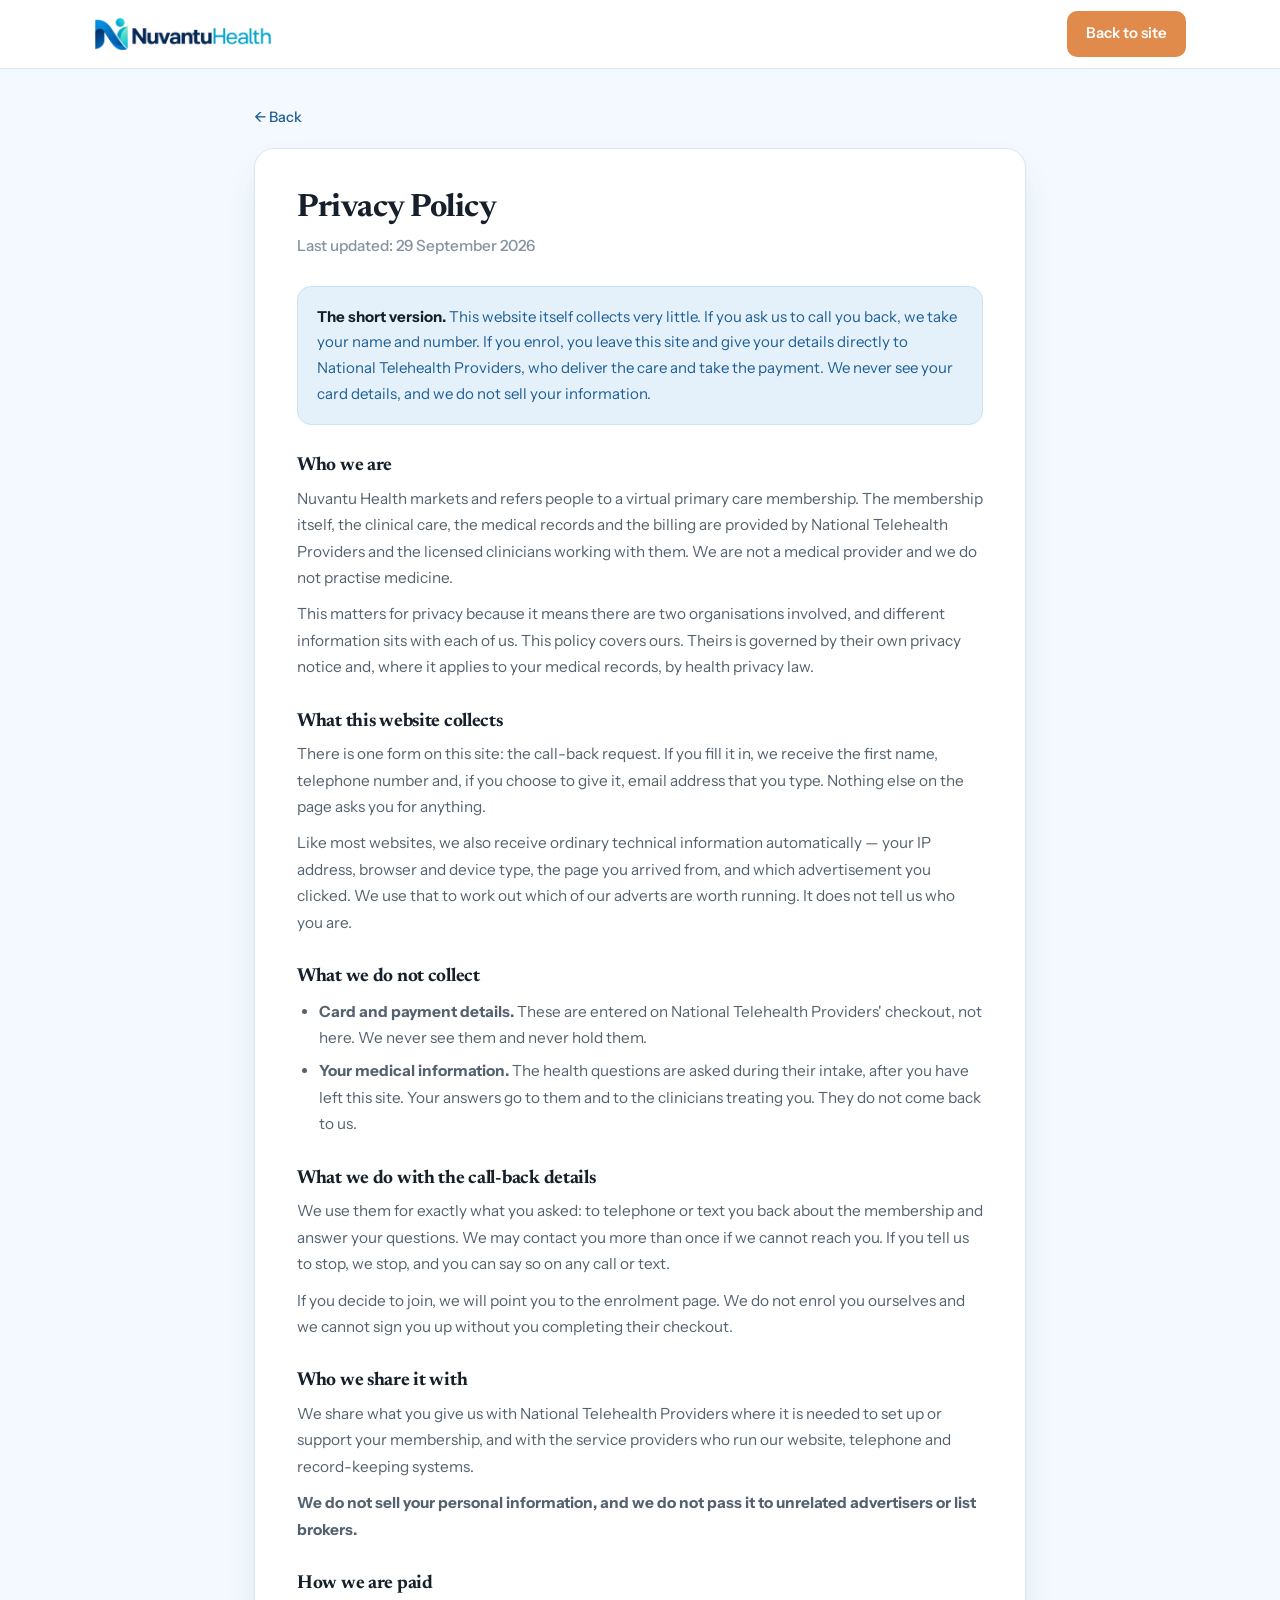
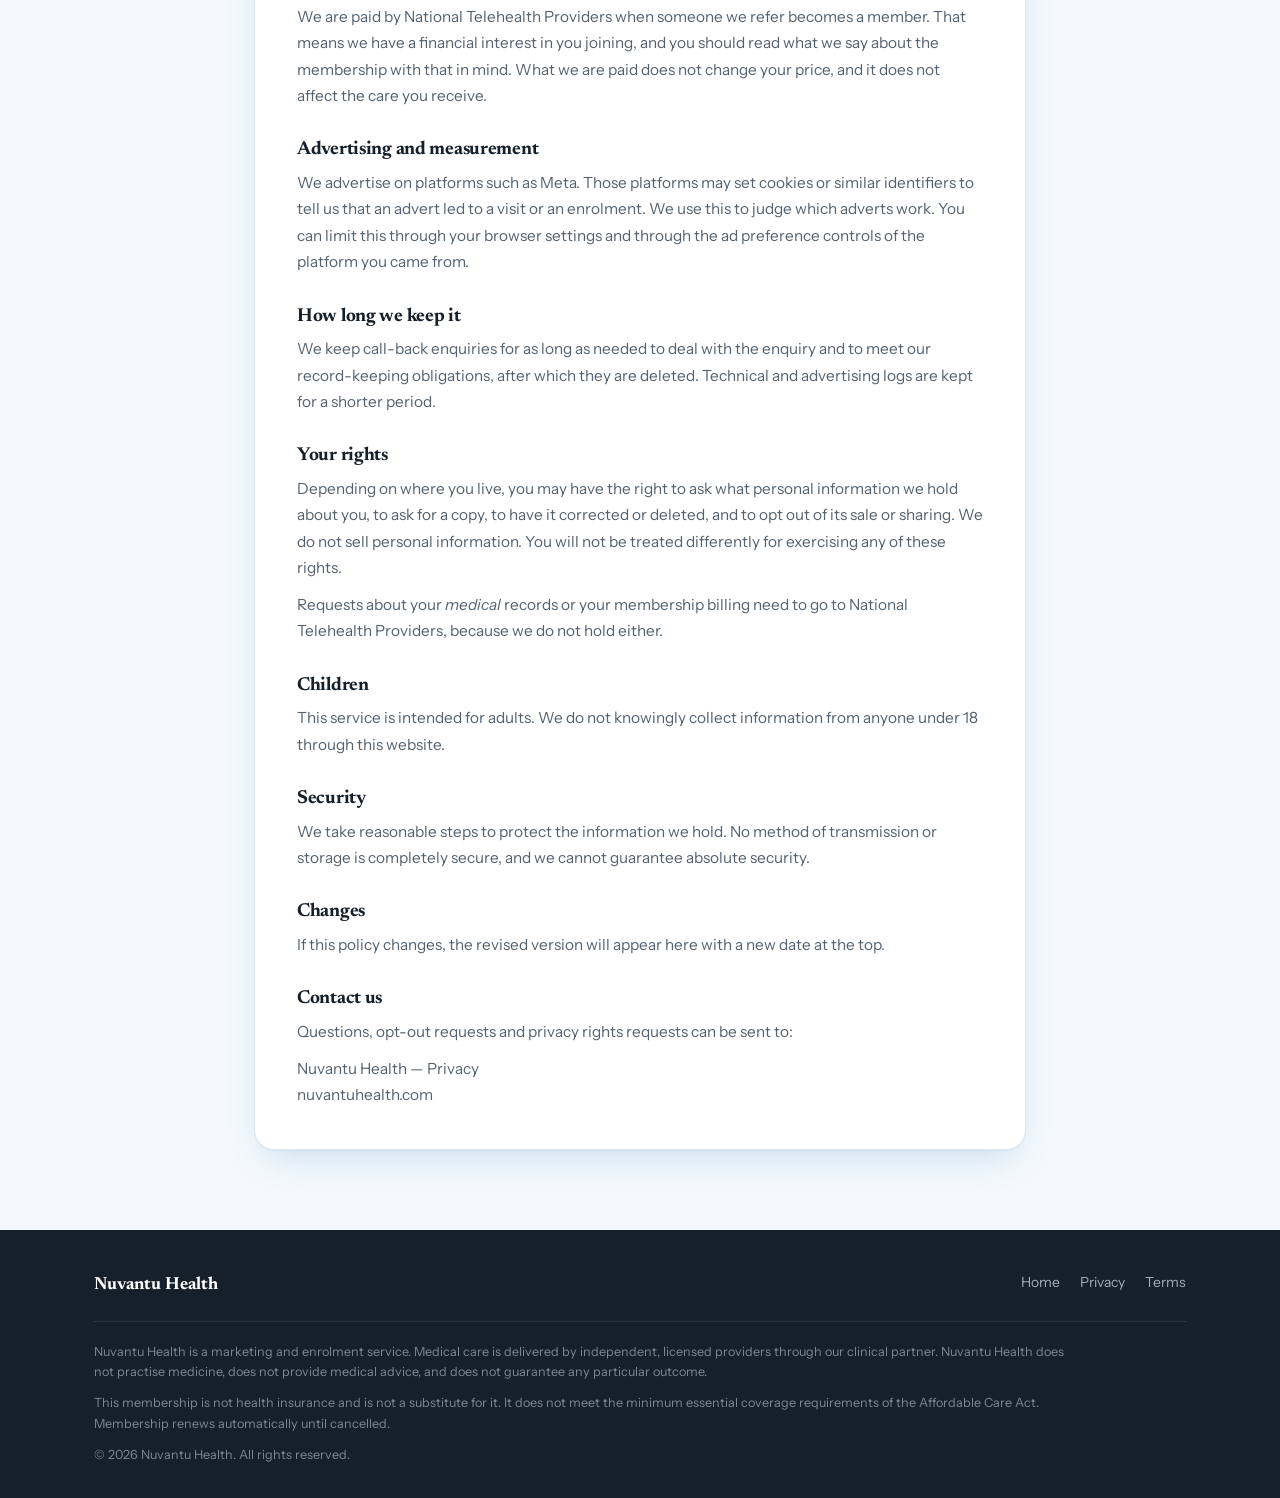
==== privacy.html @ 6c930cf7 "Privacy and Terms written for this business, not copied Written fresh rather than find-and-replaced " ====
<!doctype html>
<html lang="en">
<head>
<meta charset="utf-8">
<meta name="viewport" content="width=device-width, initial-scale=1">
<title>Privacy Policy — Nuvantu Health</title>
<meta name="description" content="How Nuvantu Health handles your information: what this website collects, what happens when you enrol, and who your details are shared with.">
<meta name="robots" content="noindex,follow">
<link rel="preconnect" href="https://fonts.googleapis.com">
<link rel="preconnect" href="https://fonts.gstatic.com" crossorigin>
<link href="https://fonts.googleapis.com/css2?family=Instrument+Sans:wght@400;500;600;700&family=Newsreader:opsz,wght@6..72,500;600;700&display=swap" rel="stylesheet">
<link rel="stylesheet" href="legal.css">
</head>
<body>

<header class="hdr">
  <div class="hdr-in">
    <a href="./" aria-label="Nuvantu Health home"><img src="img/logo.png" alt="Nuvantu Health" width="760" height="145" class="brand-logo"></a>
    <a href="./" class="hdr-cta">Back to site</a>
  </div>
</header>

<div class="doc">
  <a href="./" class="back">&larr; Back</a>
  <div class="doc-card">

    <h1>Privacy Policy</h1>
    <p class="upd">Last updated: 29 September 2026</p>

    <div class="box">
      <b>The short version.</b> This website itself collects very little. If you ask us to call you
      back, we take your name and number. If you enrol, you leave this site and give your details
      directly to National Telehealth Providers, who deliver the care and take the payment. We never
      see your card details, and we do not sell your information.
    </div>

    <h2>Who we are</h2>
    <p>Nuvantu Health markets and refers people to a virtual primary care membership. The membership
       itself, the clinical care, the medical records and the billing are provided by National
       Telehealth Providers and the licensed clinicians working with them. We are not a medical
       provider and we do not practise medicine.</p>
    <p>This matters for privacy because it means there are two organisations involved, and different
       information sits with each of us. This policy covers ours. Theirs is governed by their own
       privacy notice and, where it applies to your medical records, by health privacy law.</p>

    <h2>What this website collects</h2>
    <p>There is one form on this site: the call-back request. If you fill it in, we receive the first
       name, telephone number and, if you choose to give it, email address that you type. Nothing
       else on the page asks you for anything.</p>
    <p>Like most websites, we also receive ordinary technical information automatically — your IP
       address, browser and device type, the page you arrived from, and which advertisement you
       clicked. We use that to work out which of our adverts are worth running. It does not tell us
       who you are.</p>

    <h2>What we do not collect</h2>
    <ul>
      <li><b>Card and payment details.</b> These are entered on National Telehealth Providers'
          checkout, not here. We never see them and never hold them.</li>
      <li><b>Your medical information.</b> The health questions are asked during their intake, after
          you have left this site. Your answers go to them and to the clinicians treating you. They
          do not come back to us.</li>
    </ul>

    <h2>What we do with the call-back details</h2>
    <p>We use them for exactly what you asked: to telephone or text you back about the membership and
       answer your questions. We may contact you more than once if we cannot reach you. If you tell
       us to stop, we stop, and you can say so on any call or text.</p>
    <p>If you decide to join, we will point you to the enrolment page. We do not enrol you ourselves
       and we cannot sign you up without you completing their checkout.</p>

    <h2>Who we share it with</h2>
    <p>We share what you give us with National Telehealth Providers where it is needed to set up or
       support your membership, and with the service providers who run our website, telephone and
       record-keeping systems.</p>
    <p><b>We do not sell your personal information, and we do not pass it to unrelated advertisers or
       list brokers.</b></p>

    <h2>How we are paid</h2>
    <p>We are paid by National Telehealth Providers when someone we refer becomes a member. That means
       we have a financial interest in you joining, and you should read what we say about the
       membership with that in mind. What we are paid does not change your price, and it does not
       affect the care you receive.</p>

    <h2>Advertising and measurement</h2>
    <p>We advertise on platforms such as Meta. Those platforms may set cookies or similar identifiers
       to tell us that an advert led to a visit or an enrolment. We use this to judge which adverts
       work. You can limit this through your browser settings and through the ad preference controls
       of the platform you came from.</p>

    <h2>How long we keep it</h2>
    <p>We keep call-back enquiries for as long as needed to deal with the enquiry and to meet our
       record-keeping obligations, after which they are deleted. Technical and advertising logs are
       kept for a shorter period.</p>

    <h2>Your rights</h2>
    <p>Depending on where you live, you may have the right to ask what personal information we hold
       about you, to ask for a copy, to have it corrected or deleted, and to opt out of its sale or
       sharing. We do not sell personal information. You will not be treated differently for
       exercising any of these rights.</p>
    <p>Requests about your <em>medical</em> records or your membership billing need to go to National
       Telehealth Providers, because we do not hold either.</p>

    <h2>Children</h2>
    <p>This service is intended for adults. We do not knowingly collect information from anyone under
       18 through this website.</p>

    <h2>Security</h2>
    <p>We take reasonable steps to protect the information we hold. No method of transmission or
       storage is completely secure, and we cannot guarantee absolute security.</p>

    <h2>Changes</h2>
    <p>If this policy changes, the revised version will appear here with a new date at the top.</p>

    <h2>Contact us</h2>
    <p>Questions, opt-out requests and privacy rights requests can be sent to:</p>
    <p class="mono">
      Nuvantu Health — Privacy<br>
      nuvantuhealth.com
    </p>

  </div>
</div>

<footer>
  <div class="f-in">
    <div class="f-top">
      <span class="f-brand">Nuvantu Health</span>
      <nav class="f-links">
        <a href="./">Home</a><a href="privacy.html">Privacy</a><a href="terms.html">Terms</a>
      </nav>
    </div>
    <p class="f-disc">Nuvantu Health is a marketing and enrolment service. Medical care is delivered by
       independent, licensed providers through our clinical partner. Nuvantu Health does not practise
       medicine, does not provide medical advice, and does not guarantee any particular outcome.</p>
    <p class="f-disc">This membership is not health insurance and is not a substitute for it. It does
       not meet the minimum essential coverage requirements of the Affordable Care Act. Membership
       renews automatically until cancelled.</p>
    <p class="f-disc">&copy; 2026 Nuvantu Health. All rights reserved.</p>
  </div>
</footer>

</body>
</html>
---- legal.css ----
/* Legal pages for Nuvantu Health.

   Deliberately shares the landing page's palette and typefaces rather than
   reusing the stylesheet from the legal/pest sites. Someone who clicks
   "Privacy" from a checkout and lands on a page that looks like a different
   company hesitates, and hesitation at that point costs a signup. It should
   feel like the same business, because it is. */
:root{
  --ink:#16202B; --body:#54626F; --muted:#8593A1;
  --line:#DCE7F1; --bg:#ffffff;
  --sky:#F3F9FE; --cream:#FDF7F1;
  --blue:#2E7FB8; --blue-d:#1E5F96; --blue-l:#E4F1FB;
  --warm:#E08A4C; --warm-d:#C26F33;
  --shadow:0 1px 2px rgba(22,32,43,.04), 0 16px 38px -14px rgba(30,95,150,.22);
}
*{box-sizing:border-box;margin:0;padding:0}
html{-webkit-text-size-adjust:100%}
body{font-family:'Instrument Sans',system-ui,-apple-system,sans-serif;color:var(--body);
     background:var(--sky);line-height:1.72;-webkit-font-smoothing:antialiased}
h1,h2{font-family:'Newsreader',Georgia,serif;color:var(--ink);line-height:1.2;letter-spacing:-.015em}
a{color:var(--blue-d)}

.hdr{background:rgba(255,255,255,.94);backdrop-filter:blur(10px);
     border-bottom:1px solid var(--line);position:sticky;top:0;z-index:20}
.hdr-in{display:flex;align-items:center;justify-content:space-between;gap:16px;
        height:68px;max-width:1140px;margin:0 auto;padding:0 24px}
.brand-logo{height:34px;width:auto;display:block}
.hdr-cta{background:var(--warm);color:#fff;text-decoration:none;font-weight:600;
         font-size:.93rem;padding:.62rem 1.2rem;border-radius:10px;white-space:nowrap}
.hdr-cta:hover{background:var(--warm-d)}

.doc{max-width:820px;margin:0 auto;padding:34px 24px 60px}
.back{display:inline-block;margin-bottom:18px;font-size:.9rem;text-decoration:none;font-weight:500}
.back:hover{text-decoration:underline}
.doc-card{background:#fff;border:1px solid var(--line);border-radius:20px;
          box-shadow:var(--shadow);padding:40px 42px}
.doc h1{font-size:2rem;margin-bottom:6px}
.upd{color:var(--muted);font-size:.85rem;margin-bottom:26px;font-weight:500}
.doc h2{font-size:1.18rem;margin:30px 0 8px}
.doc p,.doc li{font-size:.96rem}
.doc p+p{margin-top:10px}
.doc ul{padding-left:22px;margin:10px 0}
.doc li{margin-bottom:7px}
.box{background:var(--blue-l);border:1px solid #c9e2f5;border-radius:14px;
     padding:17px 19px;margin:20px 0;font-size:.94rem;color:var(--blue-d)}
.box b{color:var(--ink)}
.mono{font-size:.92rem;line-height:1.75}

footer{background:var(--ink);color:#9FADBB;padding:40px 0 32px;font-size:.87rem;margin-top:20px}
.f-in{max-width:1140px;margin:0 auto;padding:0 24px}
.f-top{display:flex;justify-content:space-between;gap:24px;flex-wrap:wrap;
       padding-bottom:20px;border-bottom:1px solid rgba(255,255,255,.1);margin-bottom:20px}
.f-brand{color:#fff;font-family:'Newsreader',serif;font-weight:700;font-size:1.1rem}
.f-links{display:flex;gap:20px;flex-wrap:wrap}
.f-links a{color:#9FADBB;text-decoration:none}
.f-links a:hover{color:#fff}
.f-disc{font-size:.79rem;line-height:1.65;color:#7C8896;max-width:62rem}
.f-disc+.f-disc{margin-top:10px}

@media(max-width:560px){
  .doc-card{padding:28px 22px;border-radius:16px}
  .doc h1{font-size:1.6rem}
  .brand-logo{height:28px}
}
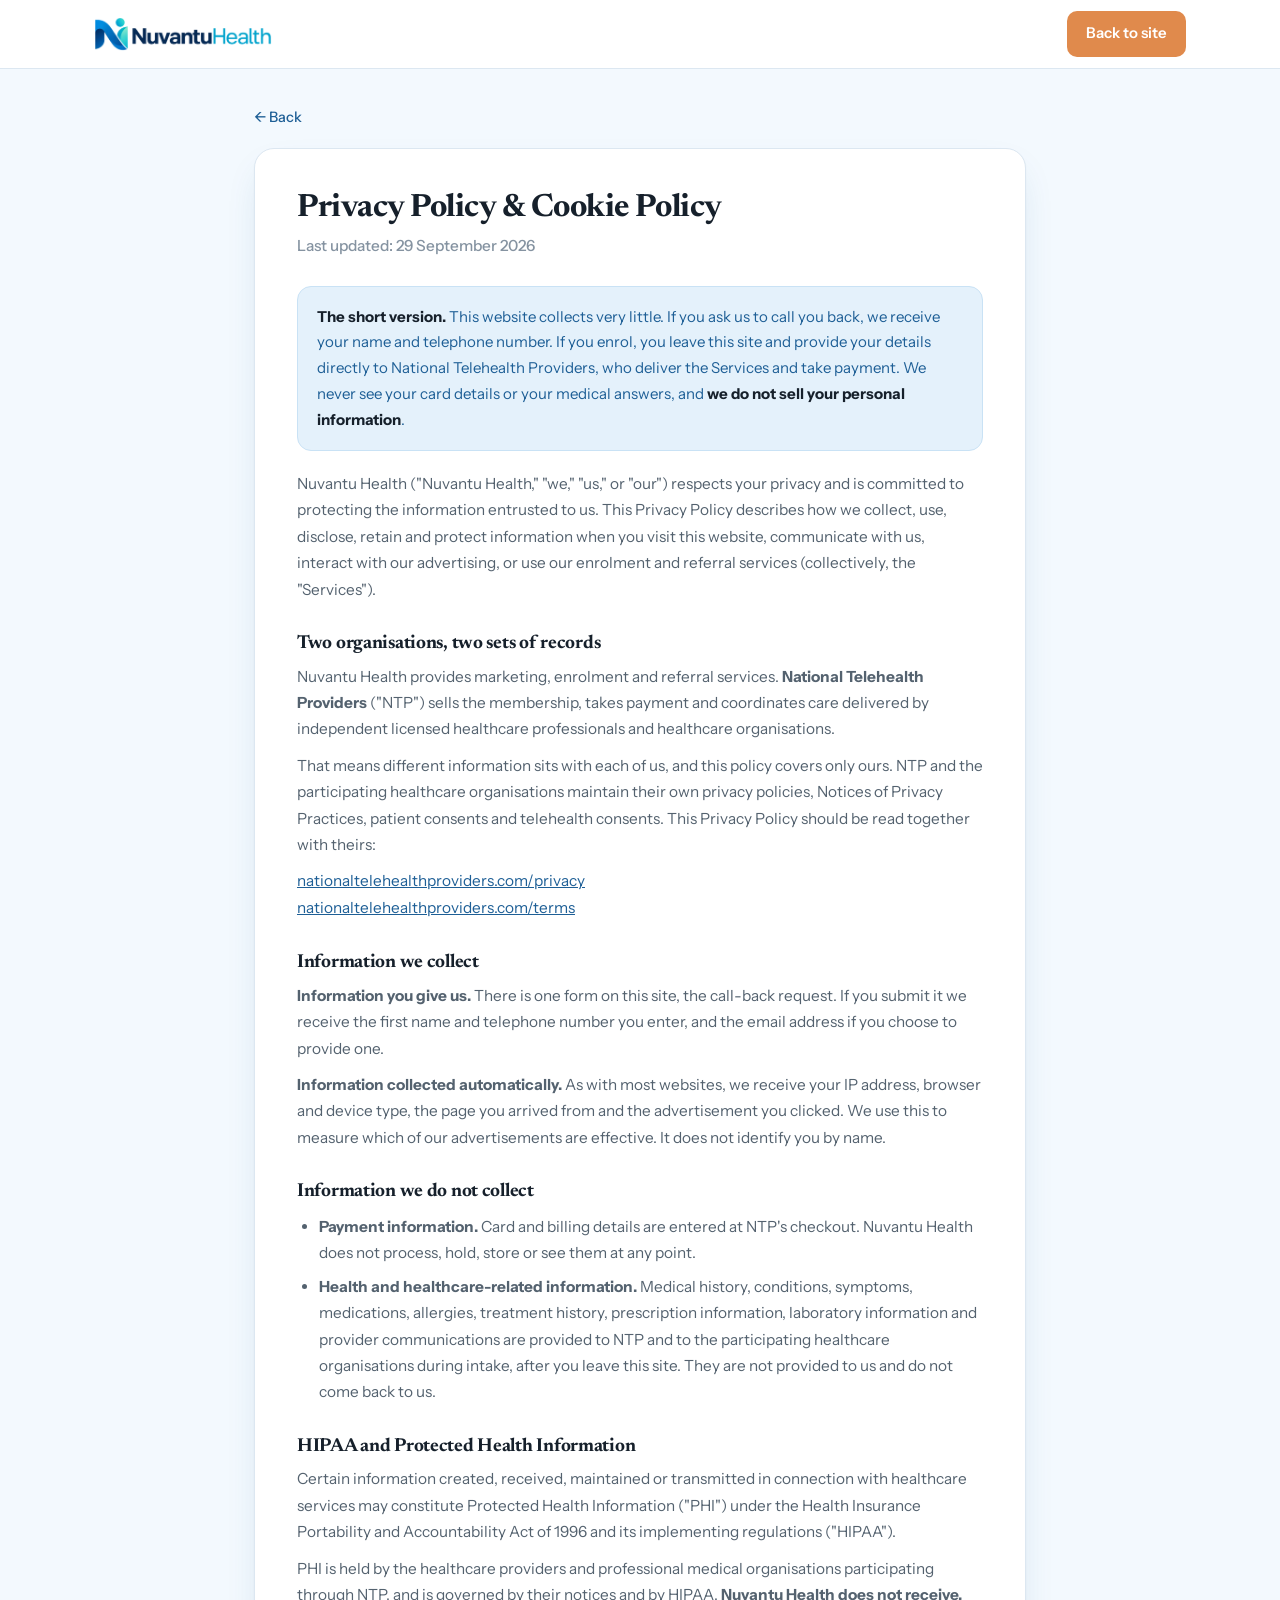
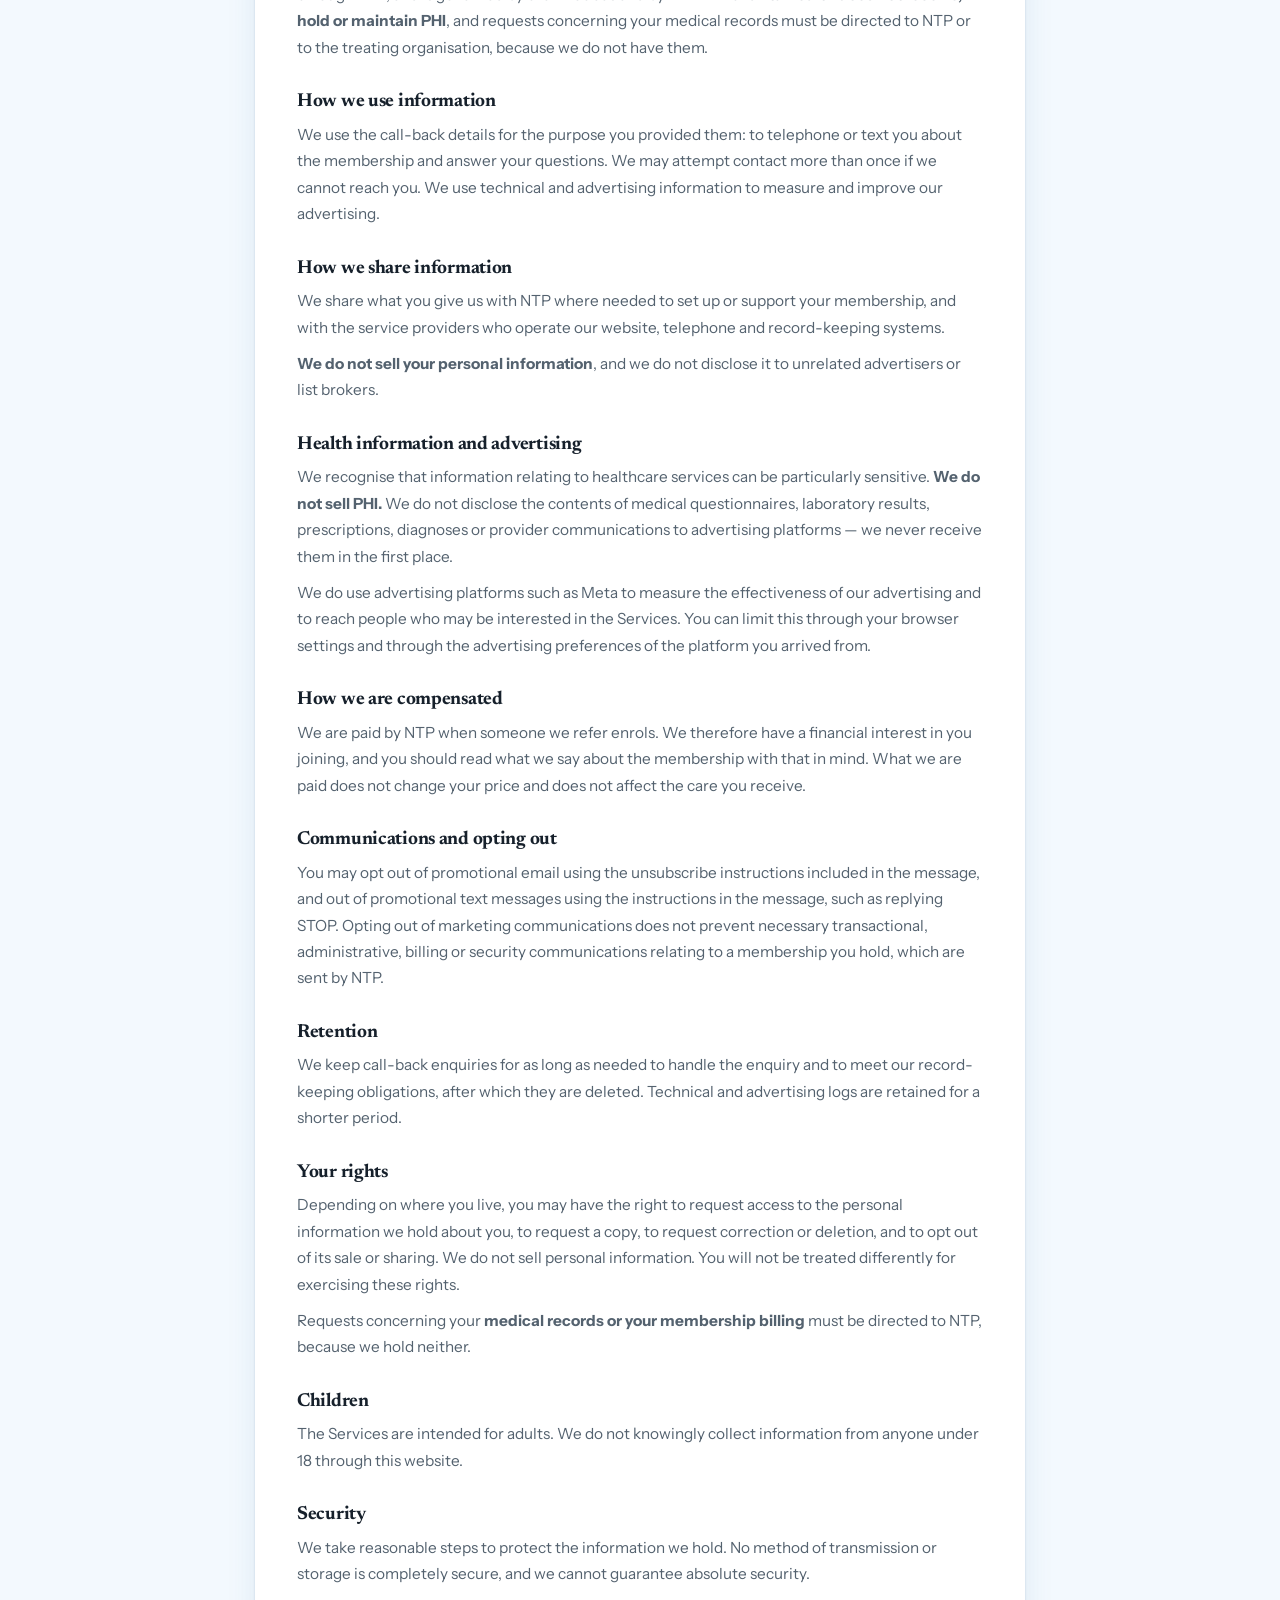
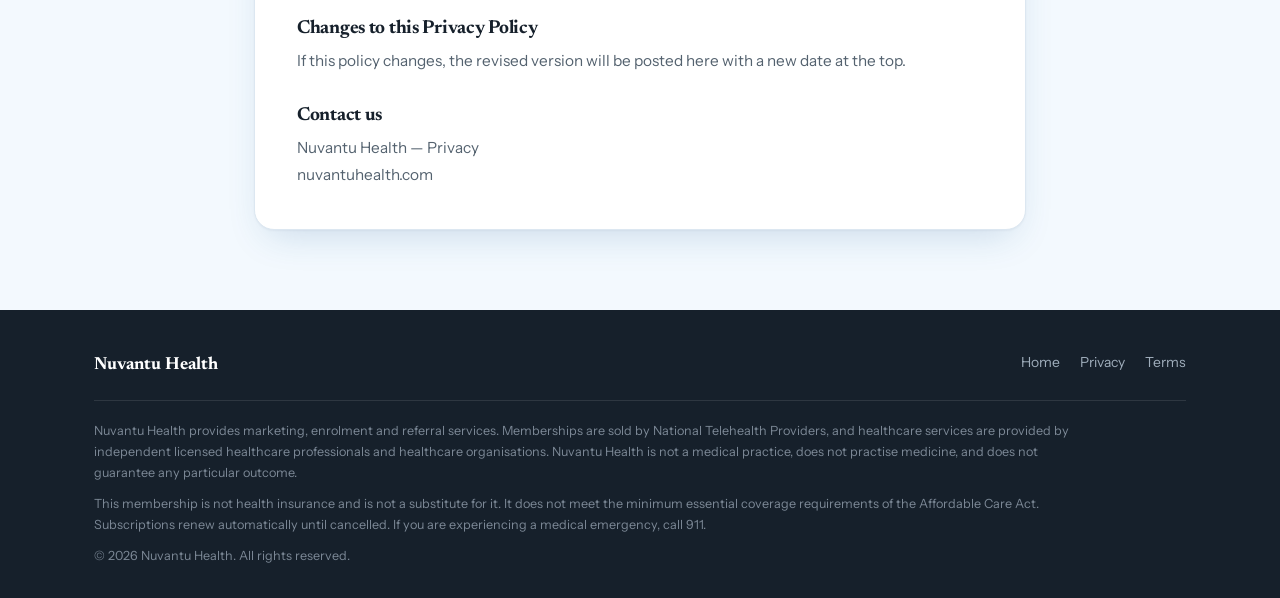
==== commit d7fb4a43: "Align Privacy and Terms with National Telehealth Providers' own documents Client asked for the same " ====
--- a/privacy.html
+++ b/privacy.html
@@ -4,7 +4,7 @@
 <meta charset="utf-8">
 <meta name="viewport" content="width=device-width, initial-scale=1">
 <title>Privacy Policy — Nuvantu Health</title>
-<meta name="description" content="How Nuvantu Health handles your information: what this website collects, what happens when you enrol, and who your details are shared with.">
+<meta name="description" content="How Nuvantu Health collects, uses and shares information, how that differs from National Telehealth Providers, and how HIPAA and PHI apply.">
 <meta name="robots" content="noindex,follow">
 <link rel="preconnect" href="https://fonts.googleapis.com">
 <link rel="preconnect" href="https://fonts.gstatic.com" crossorigin>
@@ -12,6 +12,19 @@
 <link rel="stylesheet" href="legal.css">
 </head>
 <body>
+
+<!--
+  Aligned with National Telehealth Providers' Privacy & Cookie Policy (last
+  updated 7 August 2026) at the client's request. Same defined terms - Services,
+  PHI, HIPAA - and the same position on selling PHI and on health information in
+  advertising, so a reader moving between the two documents is not told two
+  different things.
+
+  Aligned, not copied. NTP's policy is written by the party that receives medical
+  questionnaires, holds clinical records and takes card payments. Nuvantu Health
+  receives a first name and a phone number. Claiming NTP's scope here would be a
+  promise about data this company never touches.
+-->
 
 <header class="hdr">
   <div class="hdr-in">
@@ -24,95 +37,121 @@
   <a href="./" class="back">&larr; Back</a>
   <div class="doc-card">
 
-    <h1>Privacy Policy</h1>
+    <h1>Privacy Policy &amp; Cookie Policy</h1>
     <p class="upd">Last updated: 29 September 2026</p>
 
     <div class="box">
-      <b>The short version.</b> This website itself collects very little. If you ask us to call you
-      back, we take your name and number. If you enrol, you leave this site and give your details
-      directly to National Telehealth Providers, who deliver the care and take the payment. We never
-      see your card details, and we do not sell your information.
+      <b>The short version.</b> This website collects very little. If you ask us to call you back, we
+      receive your name and telephone number. If you enrol, you leave this site and provide your
+      details directly to National Telehealth Providers, who deliver the Services and take payment.
+      We never see your card details or your medical answers, and <b>we do not sell your personal
+      information</b>.
     </div>
 
-    <h2>Who we are</h2>
-    <p>Nuvantu Health markets and refers people to a virtual primary care membership. The membership
-       itself, the clinical care, the medical records and the billing are provided by National
-       Telehealth Providers and the licensed clinicians working with them. We are not a medical
-       provider and we do not practise medicine.</p>
-    <p>This matters for privacy because it means there are two organisations involved, and different
-       information sits with each of us. This policy covers ours. Theirs is governed by their own
-       privacy notice and, where it applies to your medical records, by health privacy law.</p>
+    <p>Nuvantu Health ("Nuvantu Health," "we," "us," or "our") respects your privacy and is committed
+       to protecting the information entrusted to us. This Privacy Policy describes how we collect,
+       use, disclose, retain and protect information when you visit this website, communicate with
+       us, interact with our advertising, or use our enrolment and referral services (collectively,
+       the "Services").</p>
 
-    <h2>What this website collects</h2>
-    <p>There is one form on this site: the call-back request. If you fill it in, we receive the first
-       name, telephone number and, if you choose to give it, email address that you type. Nothing
-       else on the page asks you for anything.</p>
-    <p>Like most websites, we also receive ordinary technical information automatically — your IP
-       address, browser and device type, the page you arrived from, and which advertisement you
-       clicked. We use that to work out which of our adverts are worth running. It does not tell us
-       who you are.</p>
+    <h2>Two organisations, two sets of records</h2>
+    <p>Nuvantu Health provides marketing, enrolment and referral services. <b>National Telehealth
+       Providers</b> ("NTP") sells the membership, takes payment and coordinates care delivered by
+       independent licensed healthcare professionals and healthcare organisations.</p>
+    <p>That means different information sits with each of us, and this policy covers only ours. NTP
+       and the participating healthcare organisations maintain their own privacy policies, Notices of
+       Privacy Practices, patient consents and telehealth consents. This Privacy Policy should be read
+       together with theirs:</p>
+    <p class="mono">
+      <a href="https://nationaltelehealthproviders.com/privacy" rel="noopener" target="_blank">nationaltelehealthproviders.com/privacy</a><br>
+      <a href="https://nationaltelehealthproviders.com/terms" rel="noopener" target="_blank">nationaltelehealthproviders.com/terms</a>
+    </p>
 
-    <h2>What we do not collect</h2>
+    <h2>Information we collect</h2>
+    <p><b>Information you give us.</b> There is one form on this site, the call-back request. If you
+       submit it we receive the first name and telephone number you enter, and the email address if
+       you choose to provide one.</p>
+    <p><b>Information collected automatically.</b> As with most websites, we receive your IP address,
+       browser and device type, the page you arrived from and the advertisement you clicked. We use
+       this to measure which of our advertisements are effective. It does not identify you by name.</p>
+
+    <h2>Information we do not collect</h2>
     <ul>
-      <li><b>Card and payment details.</b> These are entered on National Telehealth Providers'
-          checkout, not here. We never see them and never hold them.</li>
-      <li><b>Your medical information.</b> The health questions are asked during their intake, after
-          you have left this site. Your answers go to them and to the clinicians treating you. They
-          do not come back to us.</li>
+      <li><b>Payment information.</b> Card and billing details are entered at NTP's checkout. Nuvantu
+          Health does not process, hold, store or see them at any point.</li>
+      <li><b>Health and healthcare-related information.</b> Medical history, conditions, symptoms,
+          medications, allergies, treatment history, prescription information, laboratory information
+          and provider communications are provided to NTP and to the participating healthcare
+          organisations during intake, after you leave this site. They are not provided to us and do
+          not come back to us.</li>
     </ul>
 
-    <h2>What we do with the call-back details</h2>
-    <p>We use them for exactly what you asked: to telephone or text you back about the membership and
-       answer your questions. We may contact you more than once if we cannot reach you. If you tell
-       us to stop, we stop, and you can say so on any call or text.</p>
-    <p>If you decide to join, we will point you to the enrolment page. We do not enrol you ourselves
-       and we cannot sign you up without you completing their checkout.</p>
+    <h2>HIPAA and Protected Health Information</h2>
+    <p>Certain information created, received, maintained or transmitted in connection with healthcare
+       services may constitute Protected Health Information ("PHI") under the Health Insurance
+       Portability and Accountability Act of 1996 and its implementing regulations ("HIPAA").</p>
+    <p>PHI is held by the healthcare providers and professional medical organisations participating
+       through NTP, and is governed by their notices and by HIPAA. <b>Nuvantu Health does not receive,
+       hold or maintain PHI</b>, and requests concerning your medical records must be directed to NTP
+       or to the treating organisation, because we do not have them.</p>
 
-    <h2>Who we share it with</h2>
-    <p>We share what you give us with National Telehealth Providers where it is needed to set up or
-       support your membership, and with the service providers who run our website, telephone and
-       record-keeping systems.</p>
-    <p><b>We do not sell your personal information, and we do not pass it to unrelated advertisers or
-       list brokers.</b></p>
+    <h2>How we use information</h2>
+    <p>We use the call-back details for the purpose you provided them: to telephone or text you about
+       the membership and answer your questions. We may attempt contact more than once if we cannot
+       reach you. We use technical and advertising information to measure and improve our advertising.</p>
 
-    <h2>How we are paid</h2>
-    <p>We are paid by National Telehealth Providers when someone we refer becomes a member. That means
-       we have a financial interest in you joining, and you should read what we say about the
-       membership with that in mind. What we are paid does not change your price, and it does not
-       affect the care you receive.</p>
+    <h2>How we share information</h2>
+    <p>We share what you give us with NTP where needed to set up or support your membership, and with
+       the service providers who operate our website, telephone and record-keeping systems.</p>
+    <p><b>We do not sell your personal information</b>, and we do not disclose it to unrelated
+       advertisers or list brokers.</p>
 
-    <h2>Advertising and measurement</h2>
-    <p>We advertise on platforms such as Meta. Those platforms may set cookies or similar identifiers
-       to tell us that an advert led to a visit or an enrolment. We use this to judge which adverts
-       work. You can limit this through your browser settings and through the ad preference controls
-       of the platform you came from.</p>
+    <h2>Health information and advertising</h2>
+    <p>We recognise that information relating to healthcare services can be particularly sensitive.
+       <b>We do not sell PHI.</b> We do not disclose the contents of medical questionnaires,
+       laboratory results, prescriptions, diagnoses or provider communications to advertising
+       platforms — we never receive them in the first place.</p>
+    <p>We do use advertising platforms such as Meta to measure the effectiveness of our advertising
+       and to reach people who may be interested in the Services. You can limit this through your
+       browser settings and through the advertising preferences of the platform you arrived from.</p>
 
-    <h2>How long we keep it</h2>
-    <p>We keep call-back enquiries for as long as needed to deal with the enquiry and to meet our
+    <h2>How we are compensated</h2>
+    <p>We are paid by NTP when someone we refer enrols. We therefore have a financial interest in you
+       joining, and you should read what we say about the membership with that in mind. What we are
+       paid does not change your price and does not affect the care you receive.</p>
+
+    <h2>Communications and opting out</h2>
+    <p>You may opt out of promotional email using the unsubscribe instructions included in the
+       message, and out of promotional text messages using the instructions in the message, such as
+       replying STOP. Opting out of marketing communications does not prevent necessary
+       transactional, administrative, billing or security communications relating to a membership you
+       hold, which are sent by NTP.</p>
+
+    <h2>Retention</h2>
+    <p>We keep call-back enquiries for as long as needed to handle the enquiry and to meet our
        record-keeping obligations, after which they are deleted. Technical and advertising logs are
-       kept for a shorter period.</p>
+       retained for a shorter period.</p>
 
     <h2>Your rights</h2>
-    <p>Depending on where you live, you may have the right to ask what personal information we hold
-       about you, to ask for a copy, to have it corrected or deleted, and to opt out of its sale or
-       sharing. We do not sell personal information. You will not be treated differently for
-       exercising any of these rights.</p>
-    <p>Requests about your <em>medical</em> records or your membership billing need to go to National
-       Telehealth Providers, because we do not hold either.</p>
+    <p>Depending on where you live, you may have the right to request access to the personal
+       information we hold about you, to request a copy, to request correction or deletion, and to opt
+       out of its sale or sharing. We do not sell personal information. You will not be treated
+       differently for exercising these rights.</p>
+    <p>Requests concerning your <b>medical records or your membership billing</b> must be directed to
+       NTP, because we hold neither.</p>
 
     <h2>Children</h2>
-    <p>This service is intended for adults. We do not knowingly collect information from anyone under
+    <p>The Services are intended for adults. We do not knowingly collect information from anyone under
        18 through this website.</p>
 
     <h2>Security</h2>
     <p>We take reasonable steps to protect the information we hold. No method of transmission or
        storage is completely secure, and we cannot guarantee absolute security.</p>
 
-    <h2>Changes</h2>
-    <p>If this policy changes, the revised version will appear here with a new date at the top.</p>
+    <h2>Changes to this Privacy Policy</h2>
+    <p>If this policy changes, the revised version will be posted here with a new date at the top.</p>
 
     <h2>Contact us</h2>
-    <p>Questions, opt-out requests and privacy rights requests can be sent to:</p>
     <p class="mono">
       Nuvantu Health — Privacy<br>
       nuvantuhealth.com
@@ -129,12 +168,13 @@
         <a href="./">Home</a><a href="privacy.html">Privacy</a><a href="terms.html">Terms</a>
       </nav>
     </div>
-    <p class="f-disc">Nuvantu Health is a marketing and enrolment service. Medical care is delivered by
-       independent, licensed providers through our clinical partner. Nuvantu Health does not practise
-       medicine, does not provide medical advice, and does not guarantee any particular outcome.</p>
+    <p class="f-disc">Nuvantu Health provides marketing, enrolment and referral services. Memberships
+       are sold by National Telehealth Providers, and healthcare services are provided by independent
+       licensed healthcare professionals and healthcare organisations. Nuvantu Health is not a medical
+       practice, does not practise medicine, and does not guarantee any particular outcome.</p>
     <p class="f-disc">This membership is not health insurance and is not a substitute for it. It does
-       not meet the minimum essential coverage requirements of the Affordable Care Act. Membership
-       renews automatically until cancelled.</p>
+       not meet the minimum essential coverage requirements of the Affordable Care Act. Subscriptions
+       renew automatically until cancelled. If you are experiencing a medical emergency, call 911.</p>
     <p class="f-disc">&copy; 2026 Nuvantu Health. All rights reserved.</p>
   </div>
 </footer>
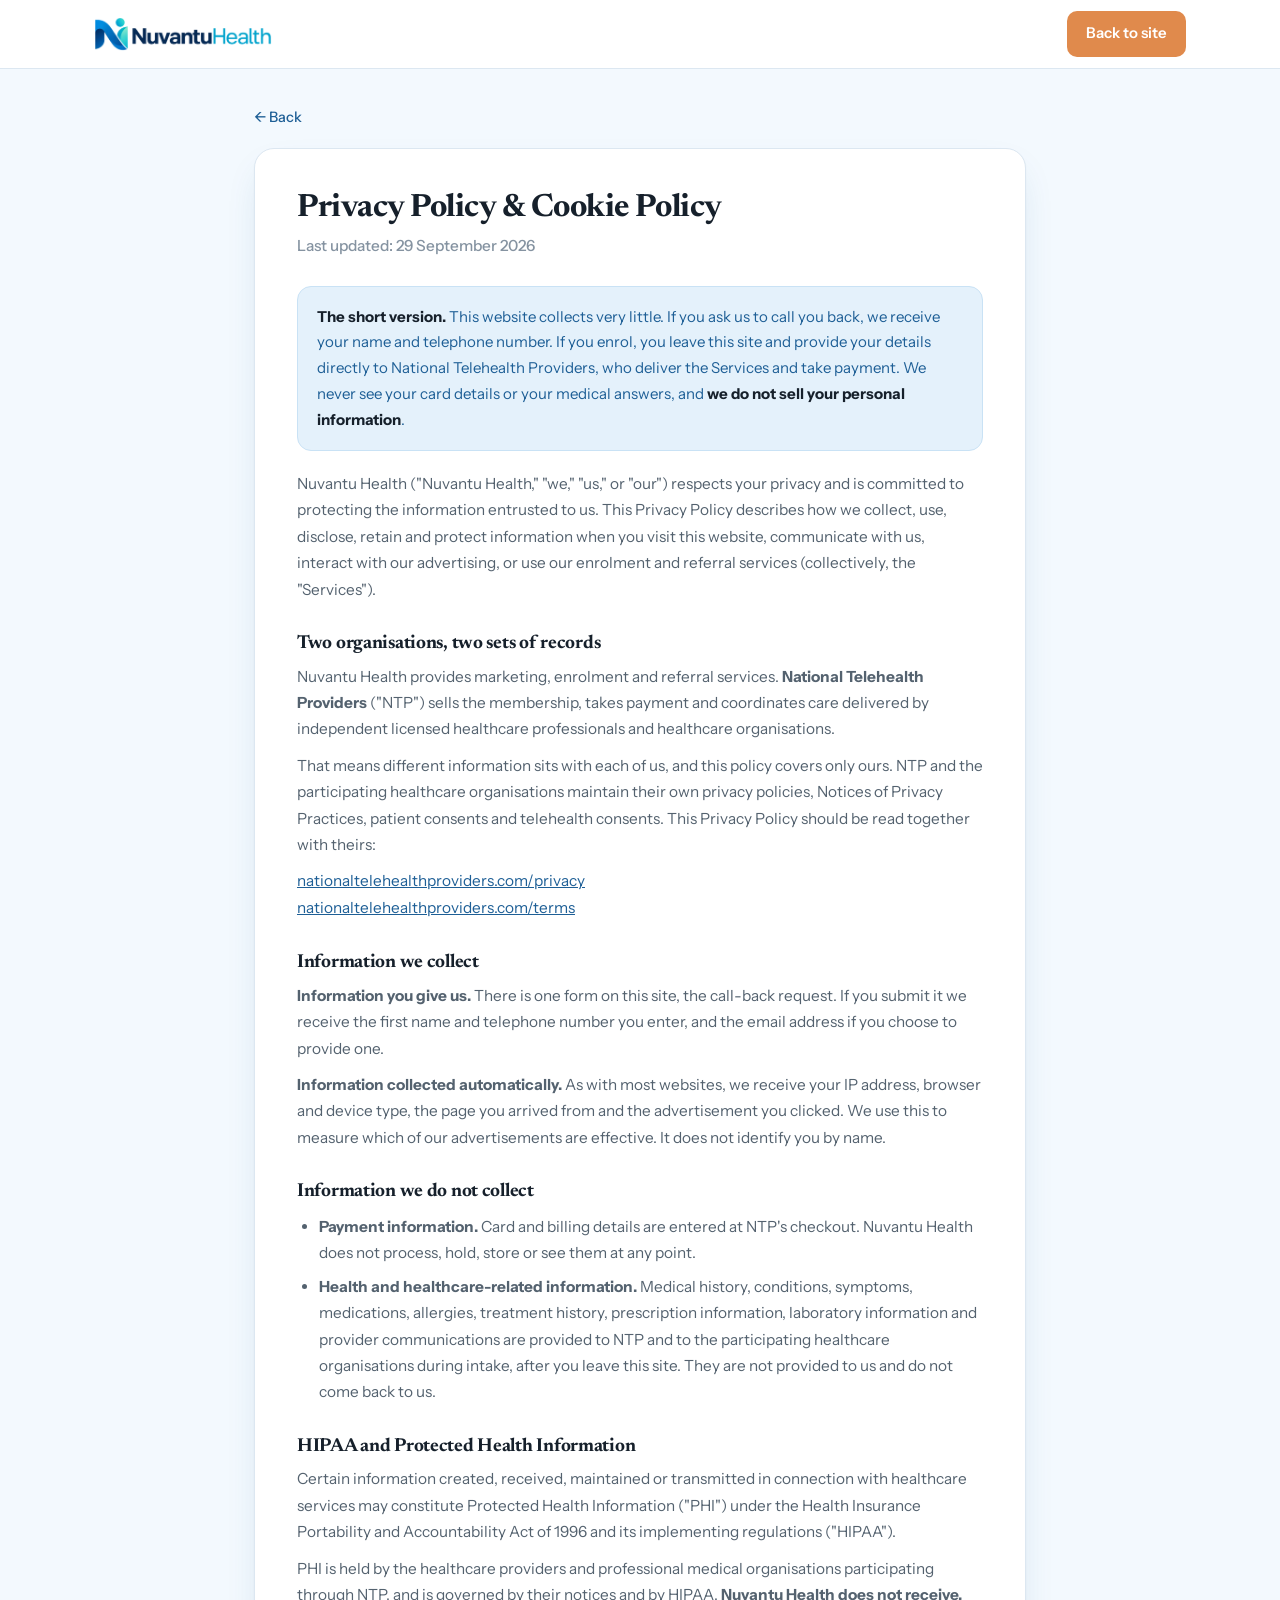
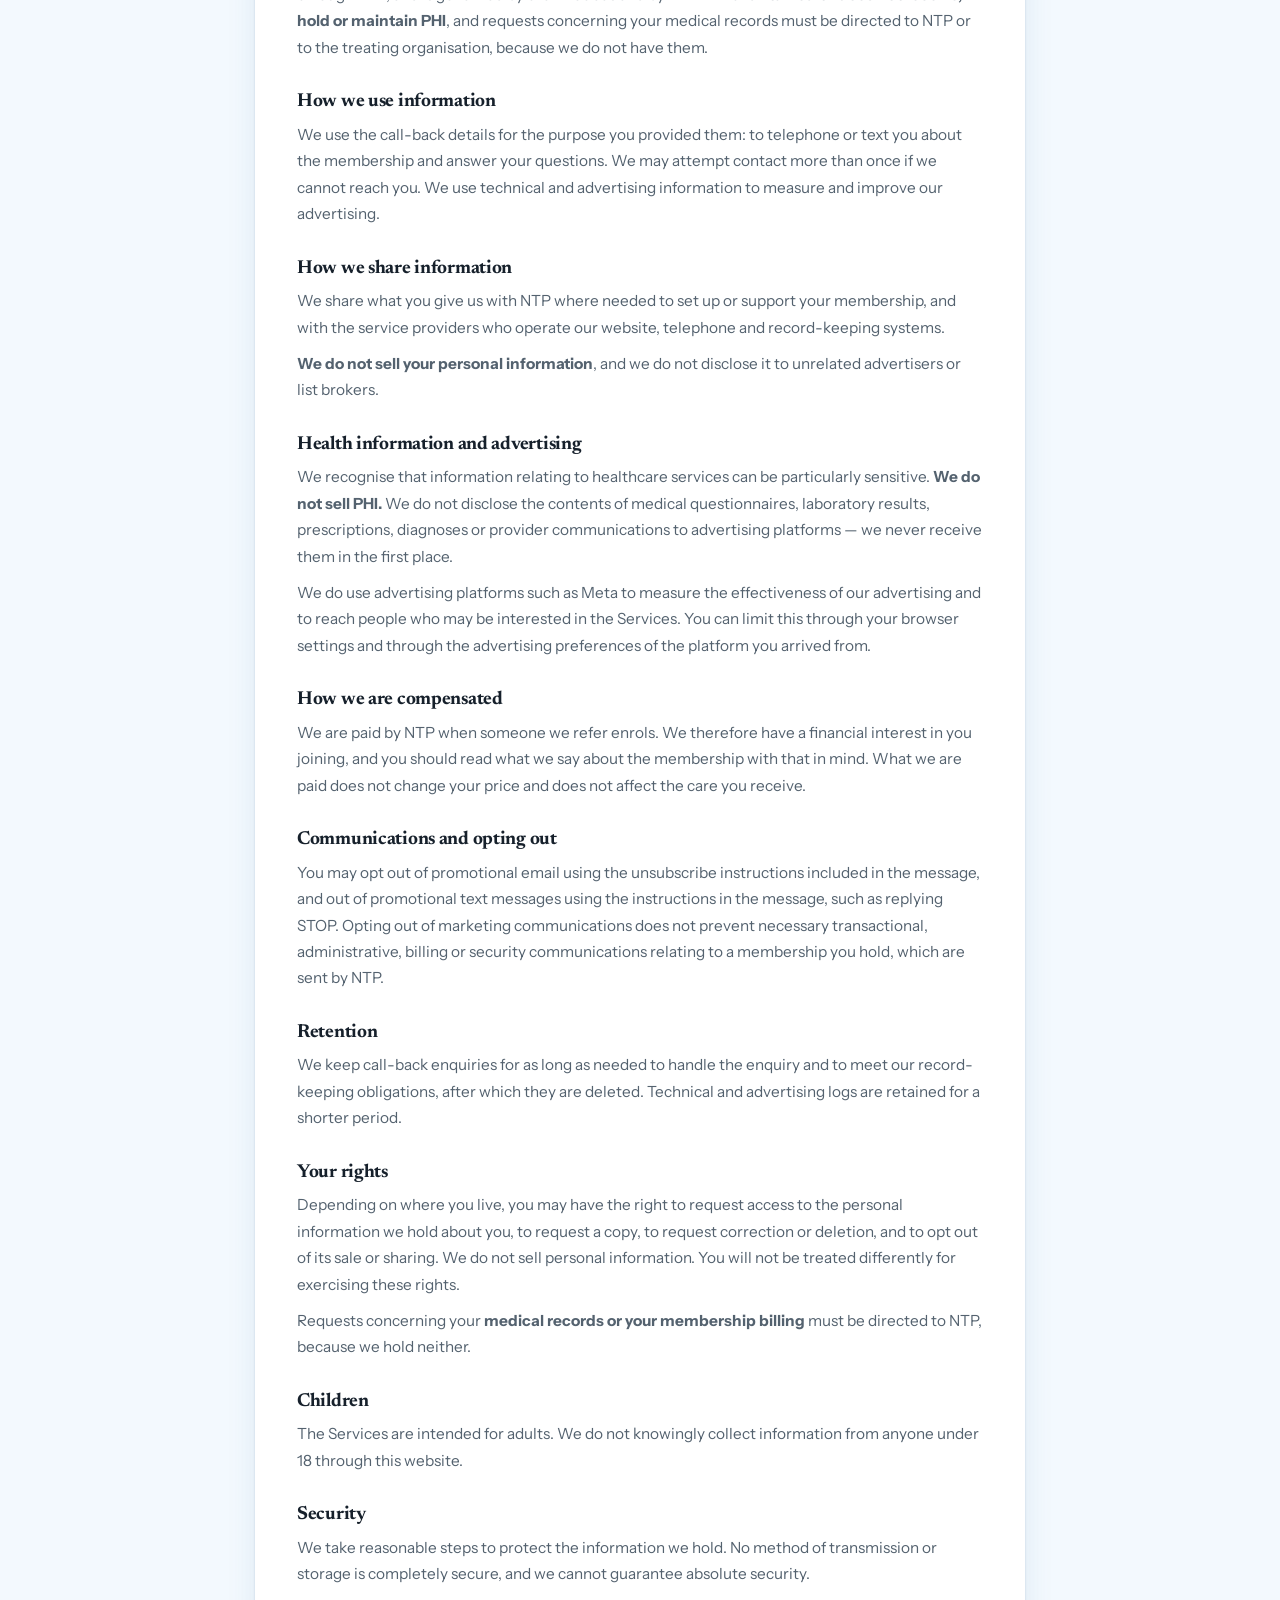
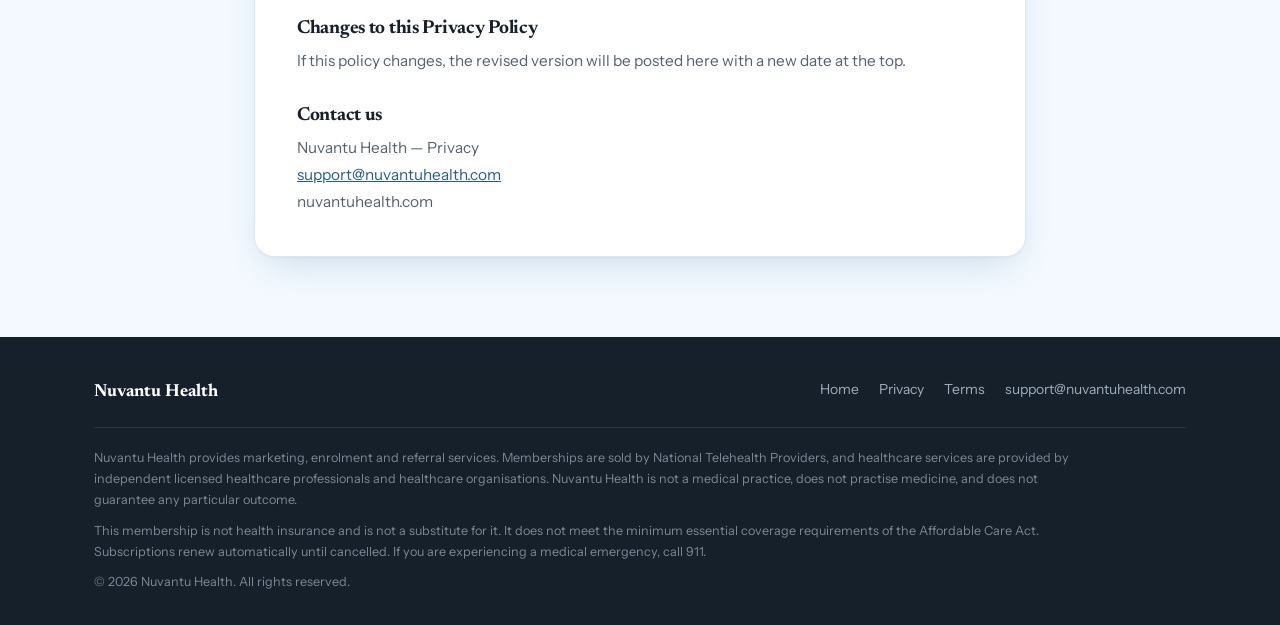
==== commit dce1a07e: "Add support@nuvantuhealth.com In the footer of all three pages, in the contact block of Privacy and " ====
--- a/privacy.html
+++ b/privacy.html
@@ -154,6 +154,7 @@
     <h2>Contact us</h2>
     <p class="mono">
       Nuvantu Health — Privacy<br>
+      <a href="mailto:support@nuvantuhealth.com">support@nuvantuhealth.com</a><br>
       nuvantuhealth.com
     </p>
 
@@ -166,6 +167,7 @@
       <span class="f-brand">Nuvantu Health</span>
       <nav class="f-links">
         <a href="./">Home</a><a href="privacy.html">Privacy</a><a href="terms.html">Terms</a>
+        <a href="mailto:support@nuvantuhealth.com">support@nuvantuhealth.com</a>
       </nav>
     </div>
     <p class="f-disc">Nuvantu Health provides marketing, enrolment and referral services. Memberships
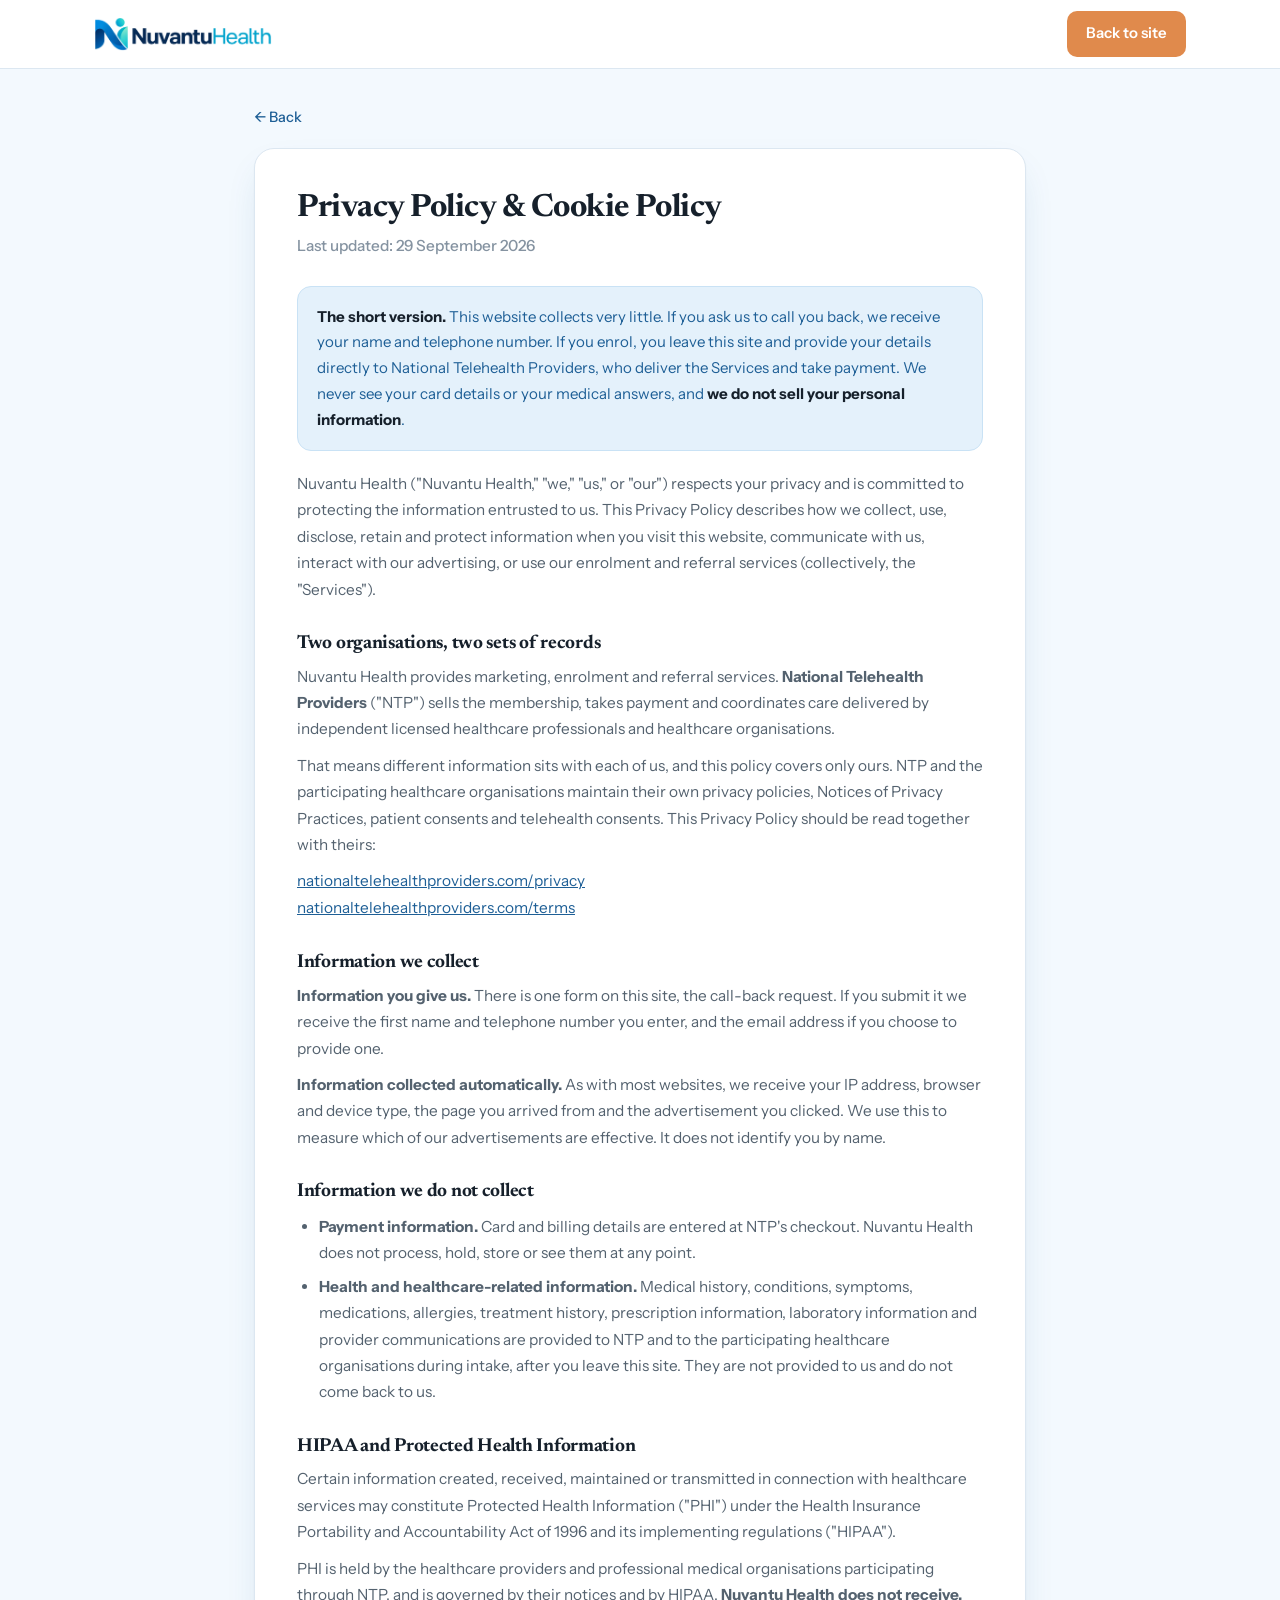
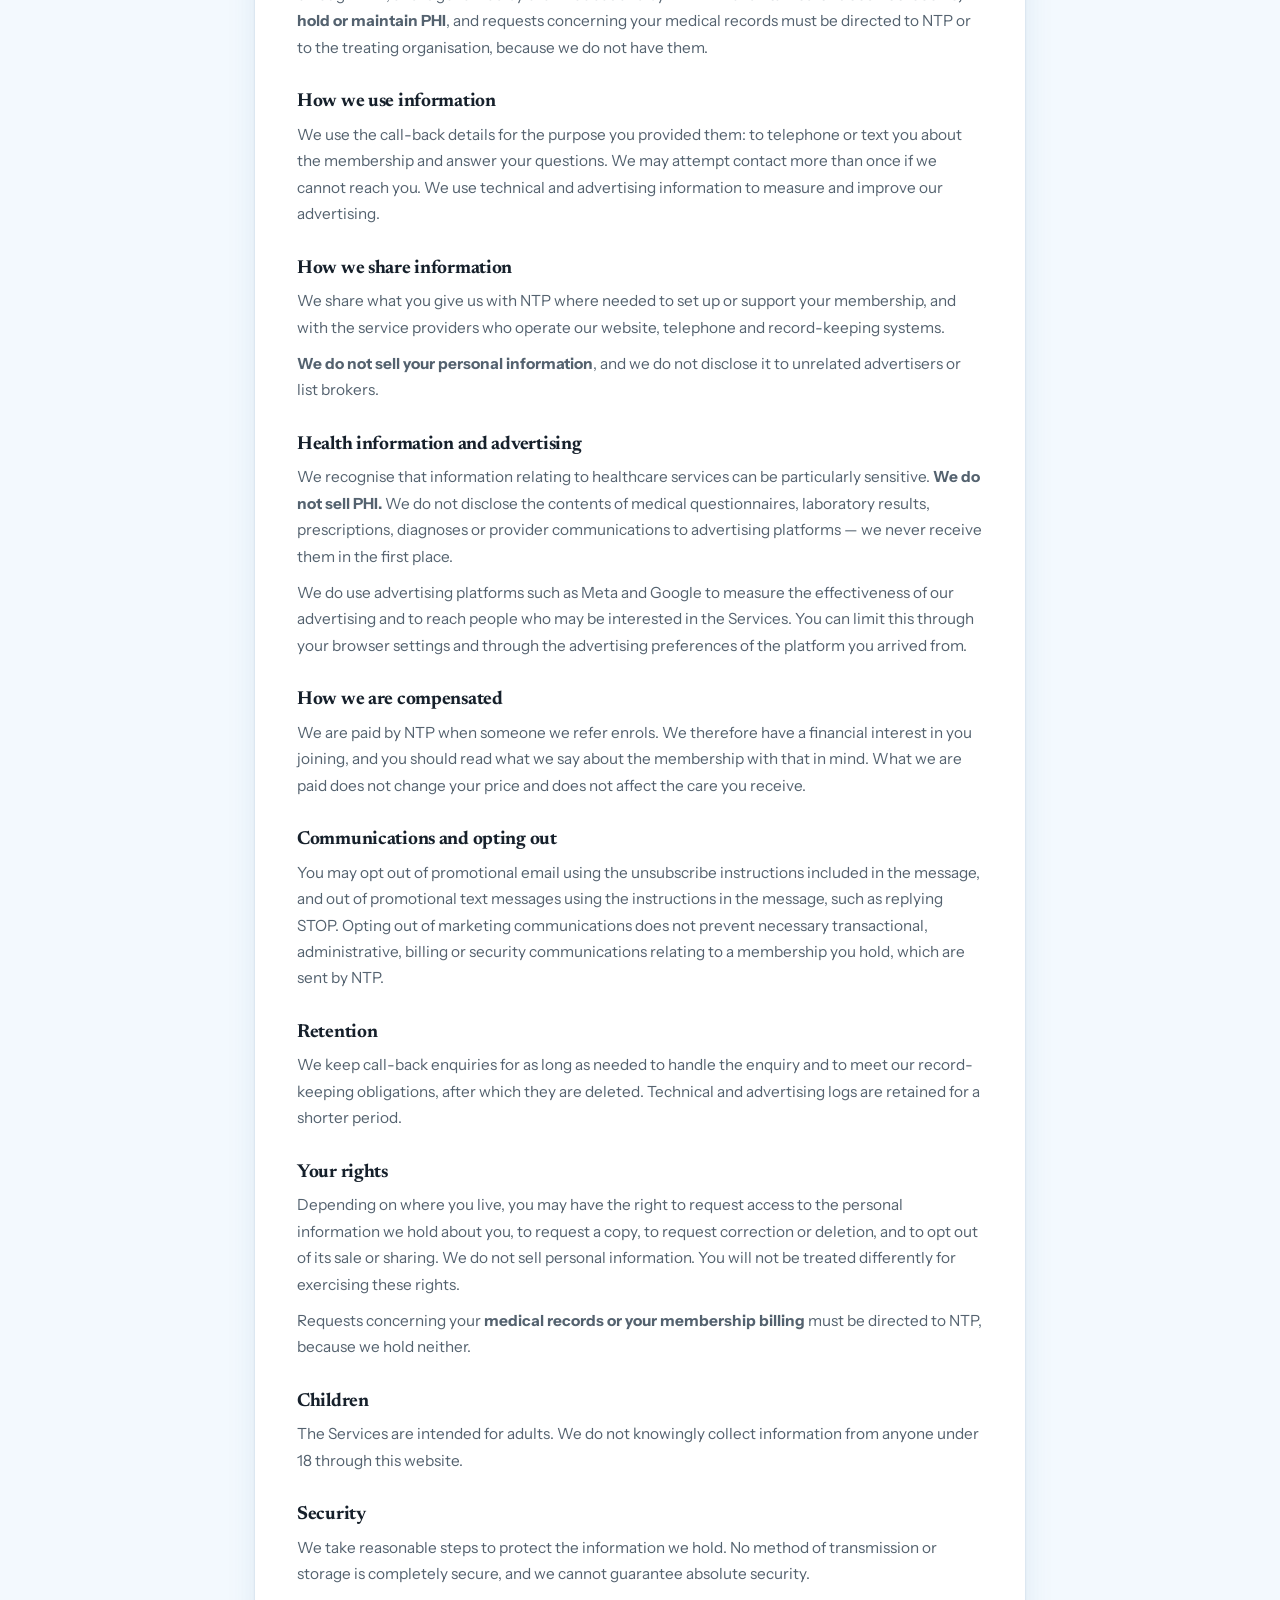
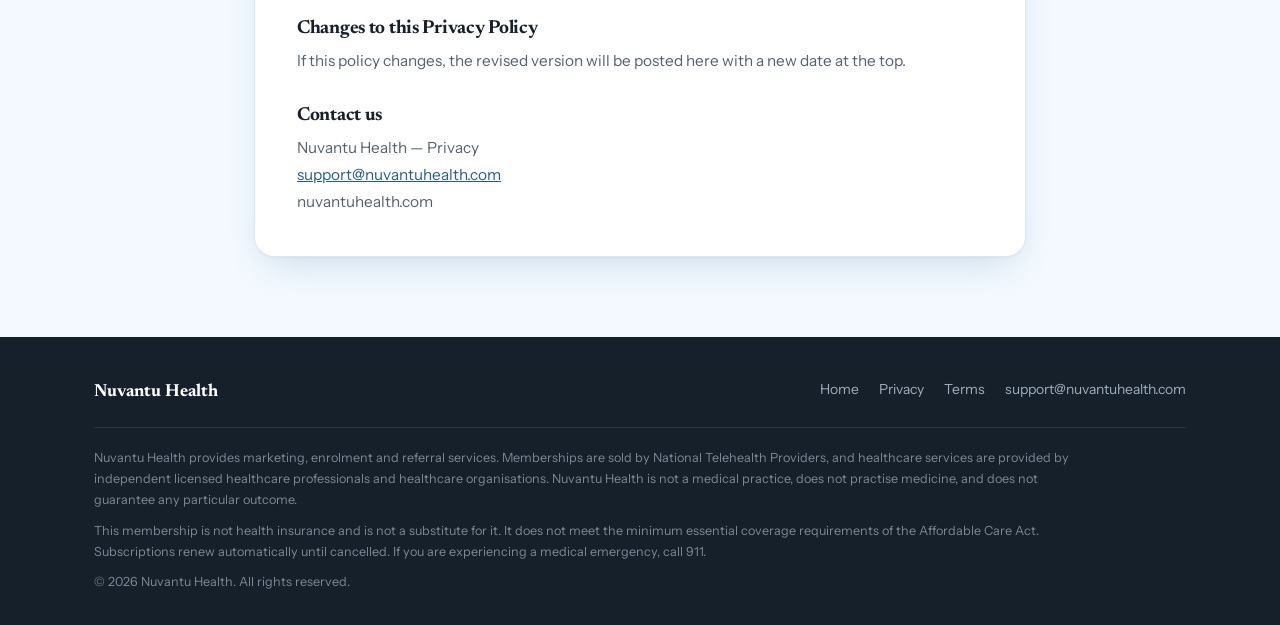
==== commit c1bbf6b1: "Add Google Ads tag; forward the campaign sub number to enrolment The client asked for his Google Ads" ====
--- a/privacy.html
+++ b/privacy.html
@@ -3,6 +3,17 @@
 <head>
 <meta charset="utf-8">
 <meta name="viewport" content="width=device-width, initial-scale=1">
+<!-- Google tag (gtag.js) - Google Ads account AW-18540604219, supplied by the client.
+     It has to live here rather than on the enrolment page: that page belongs to
+     National Telehealth Providers and they will not host third-party tags. -->
+<script async src="https://www.googletagmanager.com/gtag/js?id=AW-18540604219"></script>
+<script>
+  window.dataLayer = window.dataLayer || [];
+  function gtag(){dataLayer.push(arguments);}
+  gtag('js', new Date());
+
+  gtag('config', 'AW-18540604219');
+</script>
 <title>Privacy Policy — Nuvantu Health</title>
 <meta name="description" content="How Nuvantu Health collects, uses and shares information, how that differs from National Telehealth Providers, and how HIPAA and PHI apply.">
 <meta name="robots" content="noindex,follow">
@@ -111,7 +122,7 @@
        <b>We do not sell PHI.</b> We do not disclose the contents of medical questionnaires,
        laboratory results, prescriptions, diagnoses or provider communications to advertising
        platforms — we never receive them in the first place.</p>
-    <p>We do use advertising platforms such as Meta to measure the effectiveness of our advertising
+    <p>We do use advertising platforms such as Meta and Google to measure the effectiveness of our advertising
        and to reach people who may be interested in the Services. You can limit this through your
        browser settings and through the advertising preferences of the platform you arrived from.</p>
 
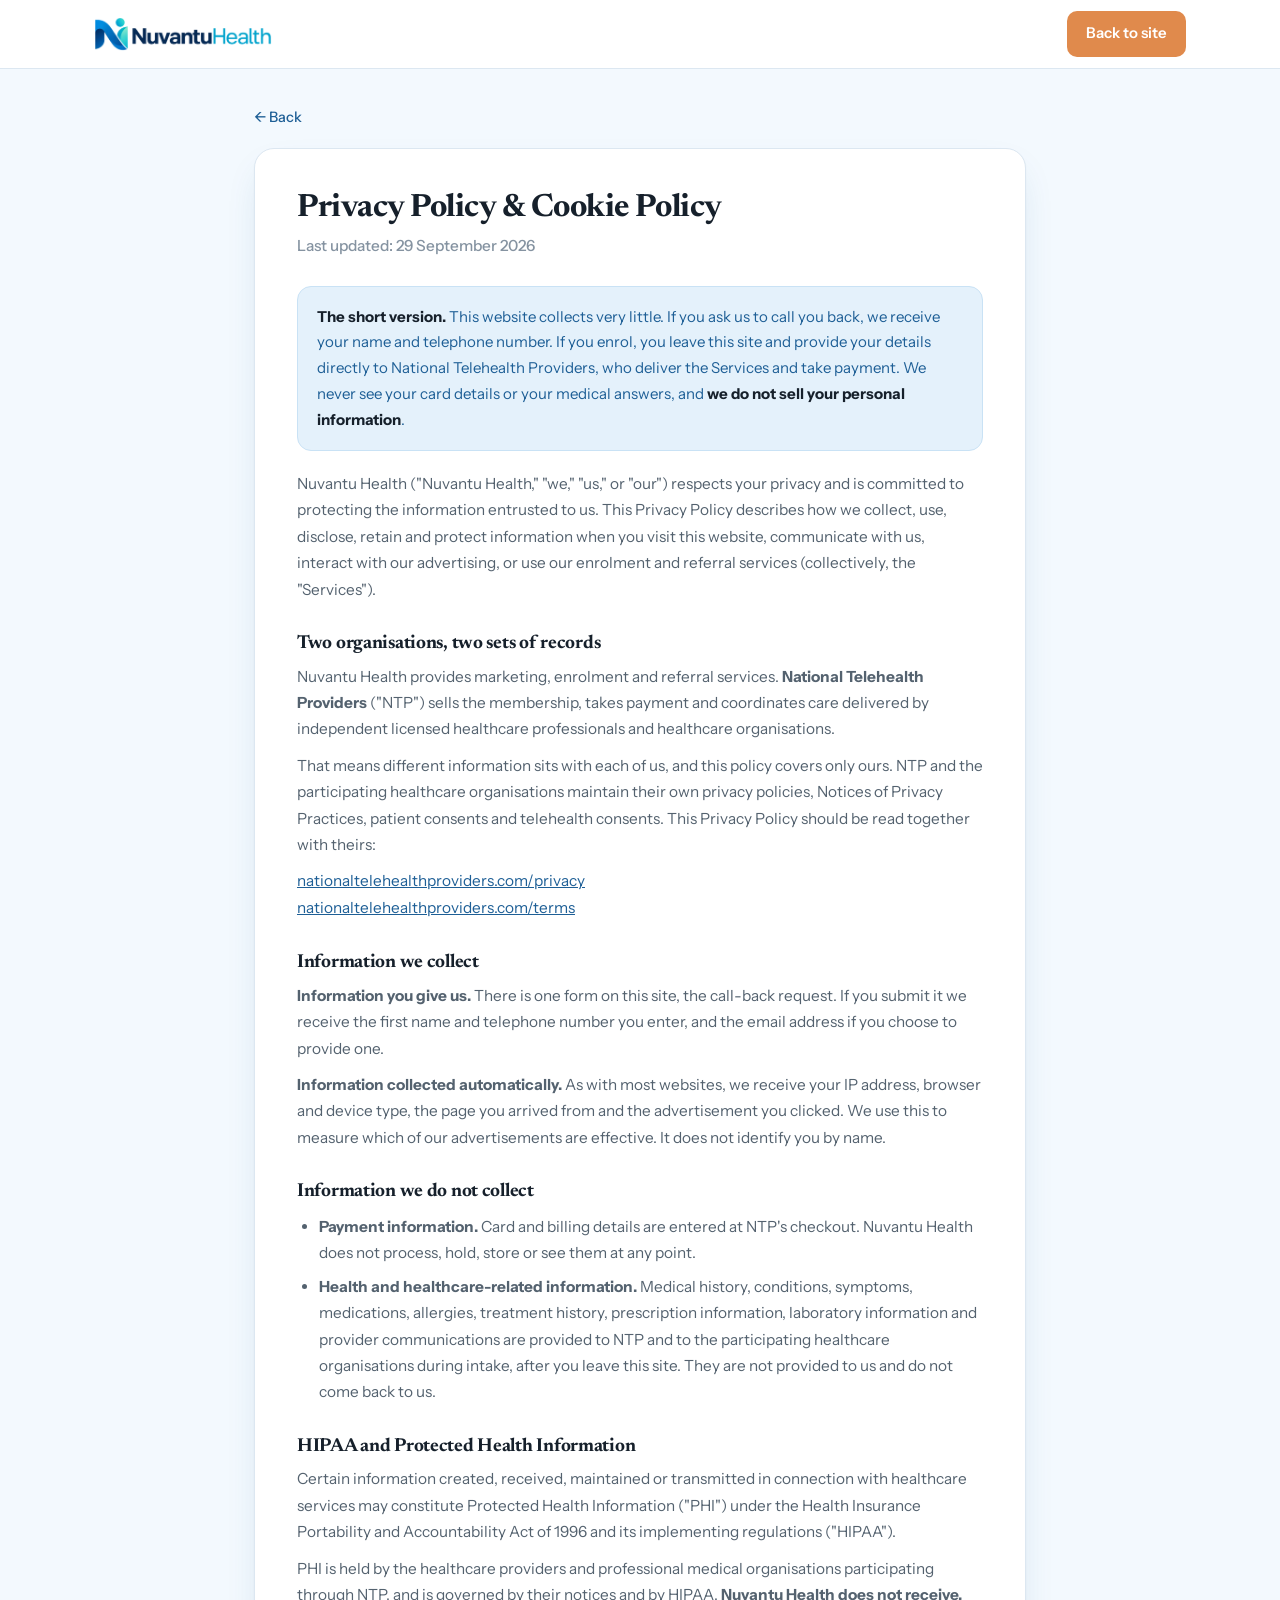
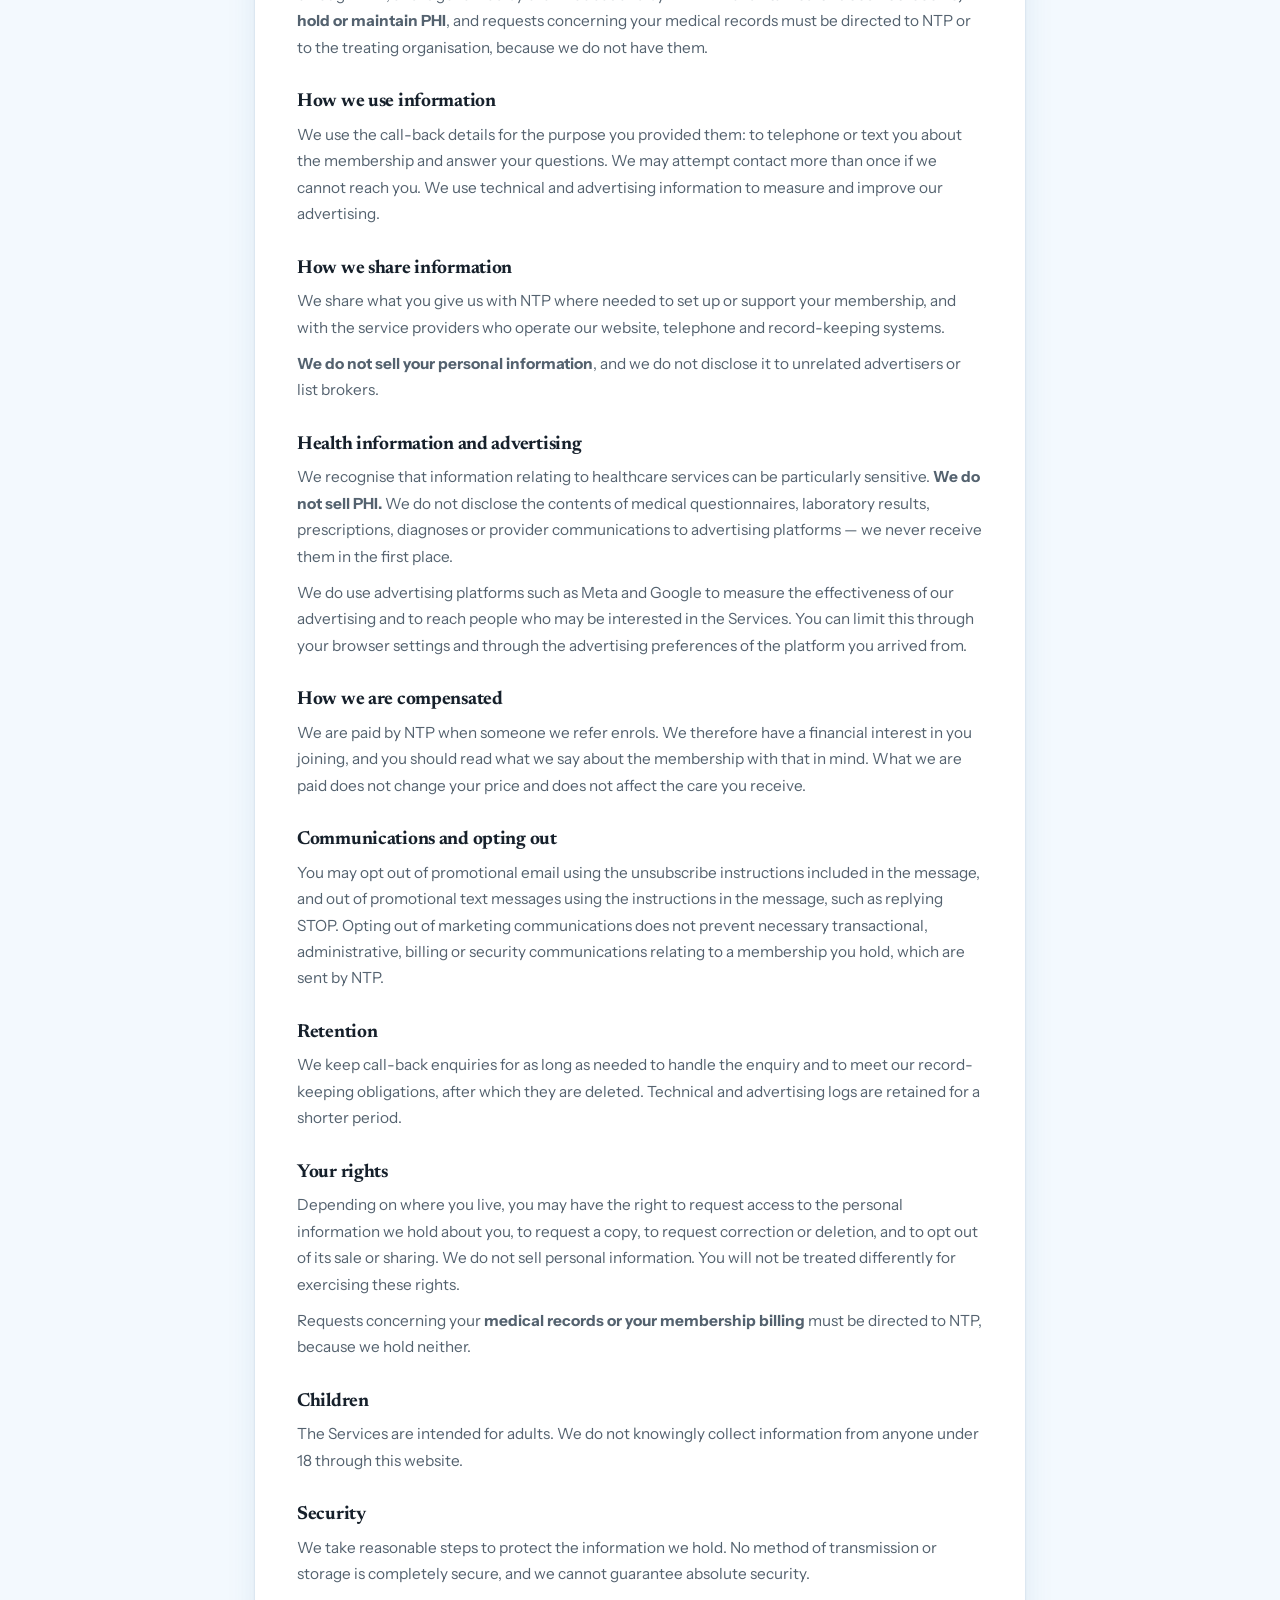
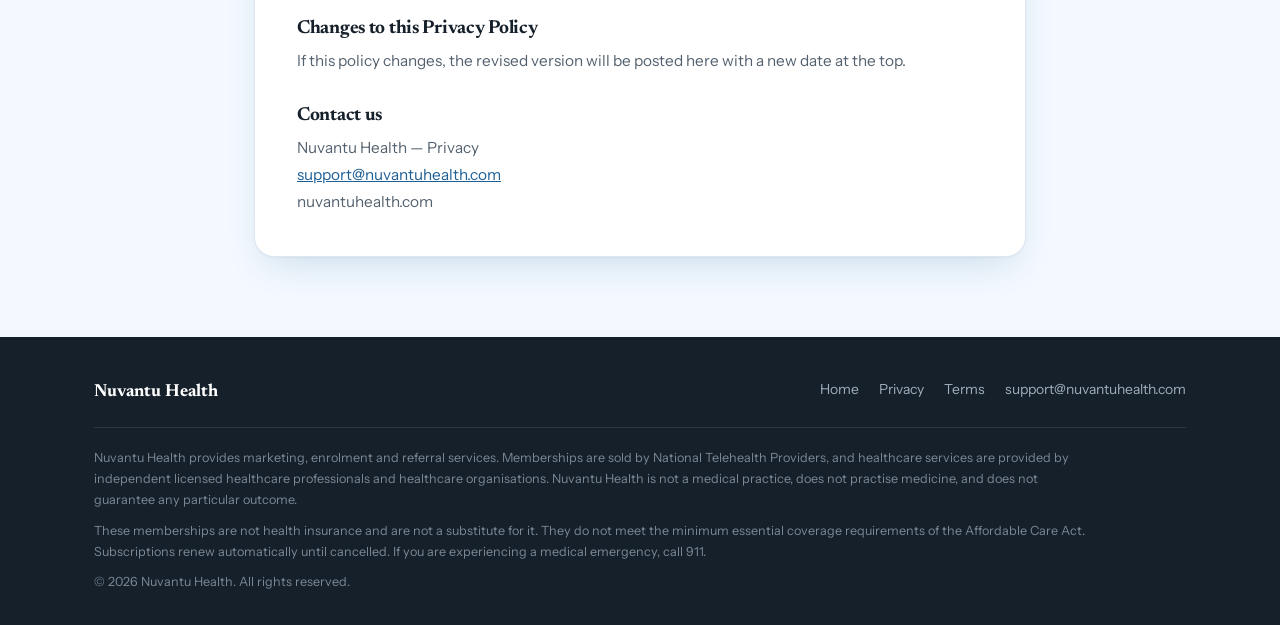
==== commit 0086dfe9: "Add Urgent Care, Behavioral Health, Dermatology and Vet Care plans alongside Primary Care" ====
--- a/privacy.html
+++ b/privacy.html
@@ -185,7 +185,7 @@
        are sold by National Telehealth Providers, and healthcare services are provided by independent
        licensed healthcare professionals and healthcare organisations. Nuvantu Health is not a medical
        practice, does not practise medicine, and does not guarantee any particular outcome.</p>
-    <p class="f-disc">This membership is not health insurance and is not a substitute for it. It does
+    <p class="f-disc">These memberships are not health insurance and are not a substitute for it. They do
        not meet the minimum essential coverage requirements of the Affordable Care Act. Subscriptions
        renew automatically until cancelled. If you are experiencing a medical emergency, call 911.</p>
     <p class="f-disc">&copy; 2026 Nuvantu Health. All rights reserved.</p>
